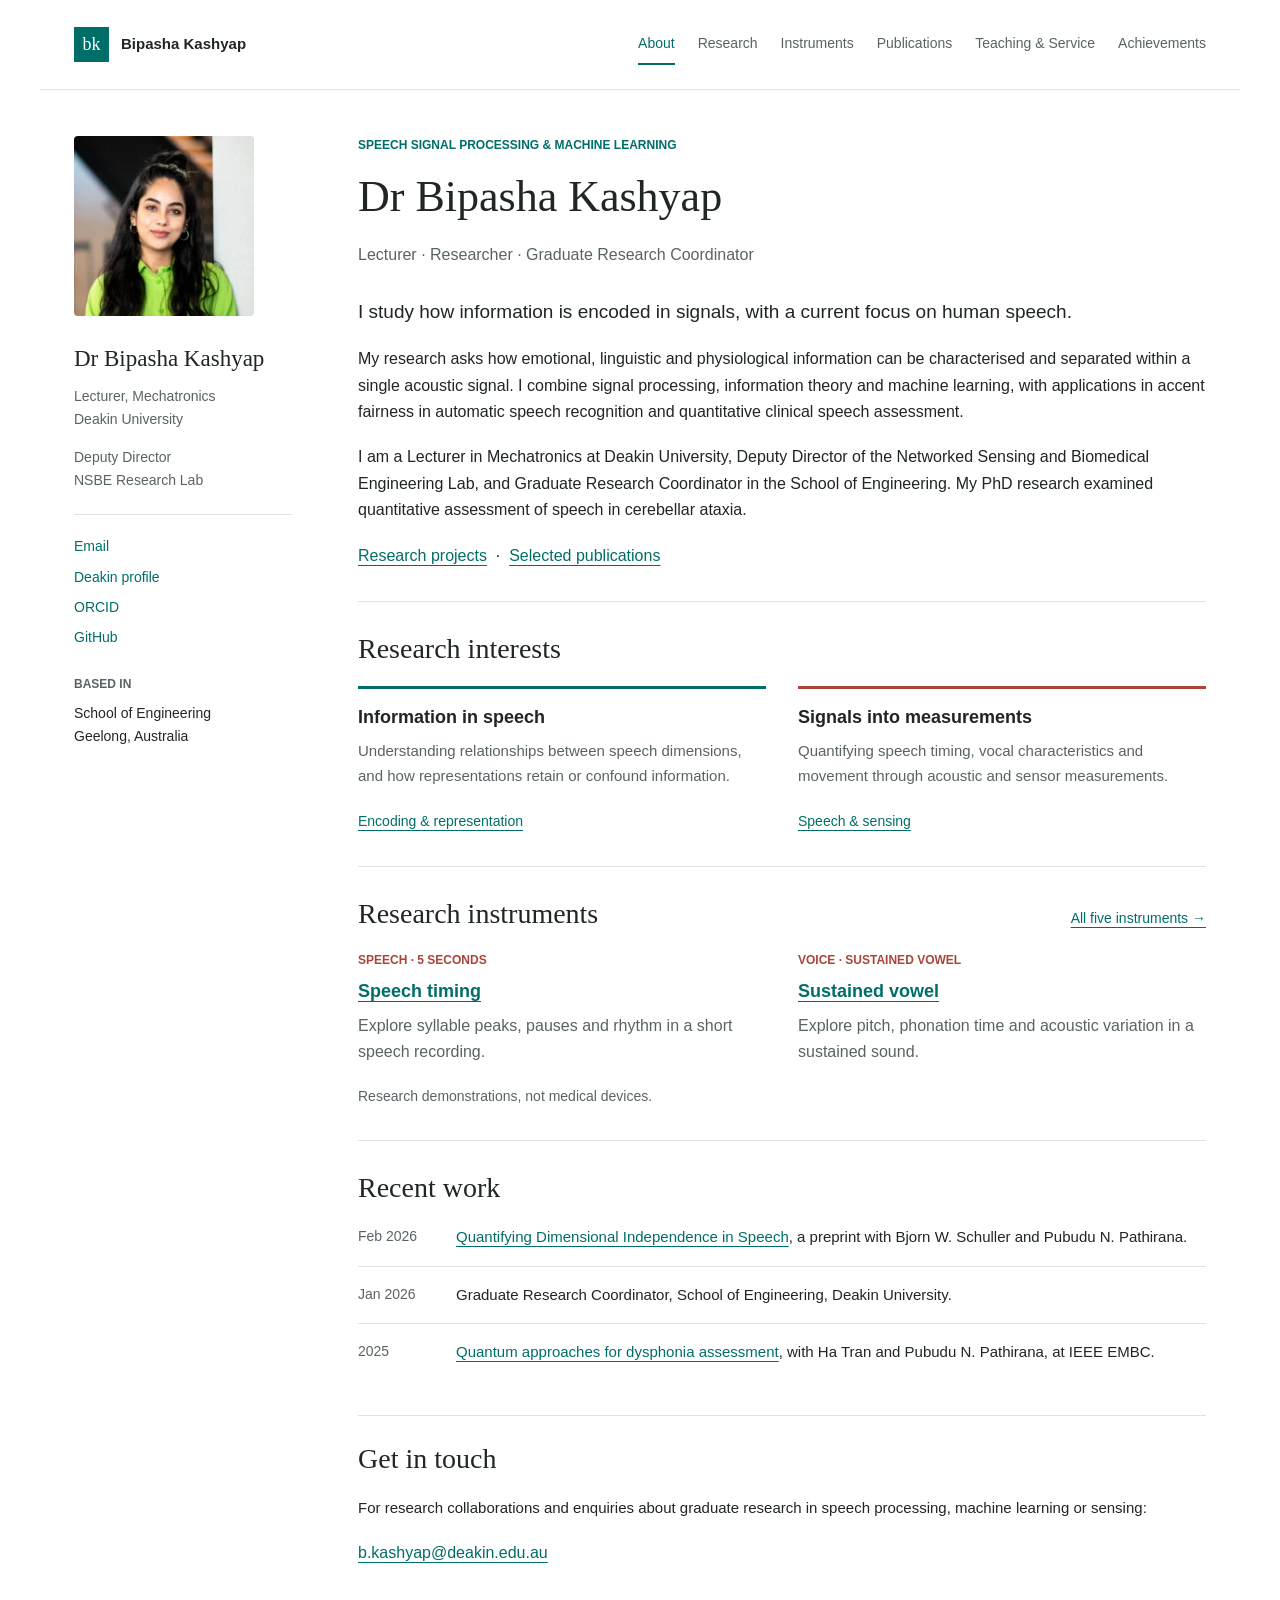
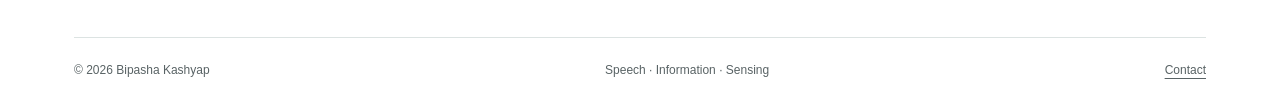
==== index.html @ 45b033c4 "Add academic website and five research instruments Add About, Research, Instruments, Publications, T" ====
<!doctype html>
<html lang="en-AU"><head><meta charset="utf-8"><meta name="viewport" content="width=device-width, initial-scale=1"><title>About | Dr Bipasha Kashyap</title><meta name="description" content="Dr Bipasha Kashyap researches speech signal processing, information theory and machine learning at Deakin University."><meta name="theme-color" content="#006e68"><link rel="icon" href="favicon.svg" type="image/svg+xml"><link rel="stylesheet" href="style.css"></head>
<body><a class="skip" href="#main">Skip to content</a><header class="masthead"><a class="brand" href="index.html"><span class="monogram" aria-hidden="true">bk</span>Bipasha Kashyap</a><nav class="nav" aria-label="Main navigation"><a href="index.html" aria-current="page">About</a><a href="research.html">Research</a><a href="instruments.html">Instruments</a><a href="publications.html">Publications</a><a href="teaching.html">Teaching &amp; Service</a><a href="achievements.html">Achievements</a></nav></header>
<div class="layout"><aside class="profile" aria-label="Researcher profile"><img class="portrait" src="portrait.jpg" alt="Dr Bipasha Kashyap" width="180" height="180"><div class="profile-detail"><div class="profile-name">Dr Bipasha Kashyap</div><p>Lecturer, Mechatronics<br>Deakin University</p><p>Deputy Director<br>NSBE Research Lab</p></div><div class="profile-links"><a href="mailto:b.kashyap@deakin.edu.au">Email</a><a href="https://experts.deakin.edu.au/37446-bipasha-kashyap">Deakin profile</a><a href="https://orcid.org/0000-0002-9469-858X">ORCID</a><a href="https://github.com/BipashaK2020">GitHub</a></div><div class="profile-label">Based in</div><div class="affiliation">School of Engineering<br>Geelong, Australia</div></aside><main id="main">
<p class="kicker">Speech signal processing &amp; machine learning</p><h1>Dr Bipasha Kashyap</h1><p class="role-line">Lecturer &middot; Researcher &middot; Graduate Research Coordinator</p>
<p class="intro">I study how information is encoded in signals, with a current focus on human speech.</p>
<p>My research asks how emotional, linguistic and physiological information can be characterised and separated within a single acoustic signal. I combine signal processing, information theory and machine learning, with applications in accent fairness in automatic speech recognition and quantitative clinical speech assessment.</p>
<p>I am a Lecturer in Mechatronics at Deakin University, Deputy Director of the Networked Sensing and Biomedical Engineering Lab, and Graduate Research Coordinator in the School of Engineering. My PhD research examined quantitative assessment of speech in cerebellar ataxia.</p>
<p><a href="research.html">Research projects</a> &nbsp;&middot;&nbsp; <a href="publications.html">Selected publications</a></p>
<section class="section"><div class="section-head"><h2>Research interests</h2></div><div class="two-col"><div class="topic"><h3>Information in speech</h3><p>Understanding relationships between speech dimensions, and how representations retain or confound information.</p><a href="research.html#encoding">Encoding &amp; representation</a></div><div class="topic"><h3>Signals into measurements</h3><p>Quantifying speech timing, vocal characteristics and movement through acoustic and sensor measurements.</p><a href="research.html#assessment">Speech &amp; sensing</a></div></div></section>
<section class="section"><div class="section-head"><h2>Research instruments</h2><a href="instruments.html">All five instruments &rarr;</a></div><div class="two-col"><div><span class="tag">Speech &middot; 5 seconds</span><h3><a href="prominence.html">Speech timing</a></h3><p class="muted">Explore syllable peaks, pauses and rhythm in a short speech recording.</p></div><div><span class="tag">Voice &middot; sustained vowel</span><h3><a href="phonation.html">Sustained vowel</a></h3><p class="muted">Explore pitch, phonation time and acoustic variation in a sustained sound.</p></div></div><p class="muted" style="font-size:14px">Research demonstrations, not medical devices.</p></section>
<section class="section"><h2>Recent work</h2><ul class="news"><li><time datetime="2026-02">Feb 2026</time><p><a href="https://arxiv.org/abs/2602.20592">Quantifying Dimensional Independence in Speech</a>, a preprint with Bjorn W. Schuller and Pubudu N. Pathirana.</p></li><li><time datetime="2026-01">Jan 2026</time><p>Graduate Research Coordinator, School of Engineering, Deakin University.</p></li><li><time datetime="2025">2025</time><p><a href="https://doi.org/10.1109/EMBC58623.2025.11252849">Quantum approaches for dysphonia assessment</a>, with Ha Tran and Pubudu N. Pathirana, at IEEE EMBC.</p></li></ul></section><section class="contact" id="contact"><h2>Get in touch</h2><p>For research collaborations and enquiries about graduate research in speech processing, machine learning or sensing:</p><a href="mailto:b.kashyap@deakin.edu.au">b.kashyap@deakin.edu.au</a></section></main></div><footer class="footer"><span>&copy; 2026 Bipasha Kashyap</span><span>Speech &middot; Information &middot; Sensing</span><a href="mailto:b.kashyap@deakin.edu.au">Contact</a></footer></body></html>
---- style.css ----
:root{--ink:#202525;--muted:#596365;--teal:#006e68;--line:#dce3e2;--soft:#f3f7f6;--accent:#ab453a;--white:#fff}
*{box-sizing:border-box;letter-spacing:0}html{scroll-behavior:smooth;scroll-padding-top:30px}body{margin:0;color:var(--ink);background:var(--white);font-family:Arial,Helvetica,sans-serif;font-size:16px;line-height:1.65}a{color:var(--teal);text-underline-offset:4px}a:hover{text-decoration-thickness:2px}a:focus-visible,button:focus-visible{outline:3px solid var(--accent);outline-offset:5px}img{max-width:100%;display:block}button,input{font:inherit}h1,h2,h3,p{margin-top:0}h1,h2,h3{line-height:1.22}h1{font-family:Georgia,'Times New Roman',serif;font-size:44px;font-weight:400;margin-bottom:18px}h2{font-family:Georgia,'Times New Roman',serif;font-size:28px;font-weight:400;margin-bottom:20px}h3{font-size:18px;font-weight:600;margin-bottom:10px}p{margin-bottom:19px}.skip{position:absolute;left:16px;top:-80px;background:white;padding:12px;z-index:3}.skip:focus{top:8px}.masthead{max-width:1200px;margin:auto;padding:24px 34px;border-bottom:1px solid var(--line);display:flex;align-items:center;justify-content:space-between;gap:28px}.brand{display:flex;align-items:center;gap:12px;color:var(--ink);text-decoration:none;font-size:15px;font-weight:600}.monogram{display:grid;place-items:center;width:35px;height:35px;background:var(--teal);color:white;font-family:Georgia,serif;font-size:18px;font-weight:400;flex-shrink:0}.nav{display:flex;flex-wrap:wrap;gap:10px 23px}.nav a{color:var(--muted);font-size:14px;text-decoration:none;padding:8px 0;border-bottom:2px solid transparent}.nav a[aria-current=page]{color:var(--teal);border-color:var(--teal)}.nav a:hover{color:var(--teal)}.layout{display:grid;grid-template-columns:218px minmax(0,1fr);gap:66px;max-width:1200px;margin:0 auto;padding:46px 34px 70px}.profile{font-size:14px}.portrait{width:180px;height:180px;object-fit:cover;border-radius:4px;margin-bottom:24px}.profile-name{font-family:Georgia,serif;font-size:23px;margin-bottom:7px}.profile p{margin-bottom:15px;color:var(--muted)}.profile-links{display:grid;gap:7px;border-top:1px solid var(--line);padding-top:20px;margin-top:22px}.profile-links a{width:fit-content;text-decoration:none;overflow-wrap:anywhere}.profile-links a:hover{text-decoration:underline}.profile-label{font-size:12px;text-transform:uppercase;margin-top:26px;margin-bottom:7px;color:var(--muted);font-weight:600}.affiliation{font-size:14px}.kicker{font-size:12px;text-transform:uppercase;color:var(--teal);font-weight:700;margin-bottom:14px}.intro{font-size:19px;line-height:1.65;max-width:730px}.muted{color:var(--muted)}.role-line{font-size:16px;color:var(--muted);margin-bottom:28px}.section{padding-top:30px;margin-top:32px;border-top:1px solid var(--line)}.section-head{display:flex;justify-content:space-between;align-items:baseline;gap:20px;margin-bottom:20px}.section-head h2{margin:0}.section-head a{font-size:14px;white-space:nowrap}.two-col{display:grid;grid-template-columns:1fr 1fr;gap:32px}.topic{border-top:3px solid var(--teal);padding-top:18px}.topic:nth-child(2){border-color:var(--accent)}.topic p{font-size:15px;color:var(--muted)}.topic a{font-size:14px}.tag{font-size:12px;text-transform:uppercase;color:var(--accent);font-weight:700;margin-bottom:10px;display:block}.news{list-style:none;padding:0;margin:0}.news li{display:grid;grid-template-columns:80px 1fr;gap:18px;border-top:1px solid var(--line);padding:16px 0;font-size:15px}.news li:first-child{border-top:0;padding-top:0}.news time{color:var(--muted);font-size:14px}.news p{margin:0}.research-figure{margin:25px 0 30px}.research-figure img{width:100%;height:auto;aspect-ratio:1672/941;object-fit:contain}.research-figure figcaption{font-size:13px;color:var(--muted);margin-top:8px}.project{padding:27px 0;border-top:1px solid var(--line)}.project h2{font-size:25px;margin-bottom:15px}.project p{margin-bottom:14px}.project-meta{font-size:14px;color:var(--muted)}.project-links{display:flex;gap:20px;flex-wrap:wrap;font-size:14px}.instrument-list{display:grid;gap:0}.instrument{padding:25px 0;border-top:1px solid var(--line);display:grid;grid-template-columns:46px 1fr auto;gap:18px;align-items:start}.instrument-number{font-family:Georgia,serif;font-size:25px;color:var(--teal)}.instrument p{margin:0 0 8px}.instrument .requirements{font-size:13px;color:var(--muted);margin-top:10px}.instrument-link{font-size:14px;white-space:nowrap;align-self:center}.measure-list{font-size:14px;color:var(--muted)}.note{background:var(--soft);padding:18px 20px;font-size:14px;border-left:3px solid var(--teal);margin:25px 0}.pub-year{margin-top:32px;color:var(--teal);font-size:23px}.publication{padding:0 0 23px;margin-bottom:23px;border-bottom:1px solid var(--line)}.publication h3{font-size:17px;line-height:1.5;margin-bottom:8px}.publication h3 a{color:var(--ink);text-decoration:none}.publication h3 a:hover{color:var(--teal);text-decoration:underline}.authors,.venue{font-size:14px;color:var(--muted);margin-bottom:5px}.publication-links{display:flex;gap:20px;font-size:14px;margin-top:10px}.table-wrap{overflow-x:auto}table{border-collapse:collapse;width:100%;font-size:15px}th,td{text-align:left;padding:15px 12px 15px 0;border-bottom:1px solid var(--line);vertical-align:top}th{font-size:13px;color:var(--muted);font-weight:600}td:first-child{white-space:nowrap;color:var(--teal);min-width:82px}.plain-list{padding-left:20px}.plain-list li{padding-bottom:9px}.timeline{list-style:none;padding:0}.timeline li{display:grid;grid-template-columns:95px 1fr;gap:20px;padding:20px 0;border-top:1px solid var(--line)}.timeline time{color:var(--teal);font-size:14px}.timeline h3{margin-bottom:7px}.timeline p{font-size:15px;margin:0;color:var(--muted)}.contact{margin-top:34px;padding-top:26px;border-top:1px solid var(--line)}.contact p{font-size:15px}.footer{max-width:1132px;margin:0 auto;padding:23px 0 30px;border-top:1px solid var(--line);display:flex;justify-content:space-between;gap:20px;color:var(--muted);font-size:12px}.footer a{color:var(--muted)}.empty-page{max-width:700px;margin:90px auto;padding:25px}.instrument-page main{max-width:620px;padding-top:28px}.instrument-page .site-back{display:flex;justify-content:space-between;gap:15px;max-width:584px;margin:24px auto 0;padding:0 18px;font-size:14px}.instrument-page .fine{font-size:13px}.instrument-page .card,.instrument-page .reading,.instrument-page .ctrl{border-radius:6px;box-shadow:none;border:1px solid var(--line)}.instrument-page canvas{border-radius:4px}.instrument-page button.go{border-radius:4px;box-shadow:none}.instrument-page .lead{font-size:16px}.instrument-page .topbar{margin-bottom:24px}.instrument-page h1{font-size:34px}.instrument-page .stat b{font-size:28px}.instrument-page .panel{border:0}.instrument-page .lab{font-size:14px}.instrument-page .chip{display:none}.instrument-page .stat{min-height:105px}.instrument-page #pad:focus-visible{outline:3px solid var(--accent);outline-offset:4px}
@media(max-width:1000px){.masthead{align-items:flex-start;flex-direction:column;gap:12px}.layout{gap:36px;grid-template-columns:190px minmax(0,1fr)}.nav{gap:8px 24px}.footer{margin:0 34px}.instrument{grid-template-columns:32px 1fr}.instrument-link{grid-column:2;justify-self:start}.section-head{align-items:flex-start;flex-wrap:wrap}}
@media(max-width:680px){.masthead{padding:18px 22px}.brand{font-size:14px}.nav{gap:3px 20px}.nav a{font-size:14px}.layout{display:flex;flex-direction:column;padding:28px 22px 45px;gap:34px}.profile{display:grid;grid-template-columns:100px minmax(0,1fr);gap:0 20px}.portrait{width:100px;height:100px;margin:0;grid-row:1/3}.profile-name{font-size:22px}.profile p{font-size:13px;margin-bottom:0}.profile-links{grid-column:1/-1;display:flex;flex-wrap:wrap;gap:8px 18px;margin-top:20px;padding-top:16px}.profile-label,.affiliation{display:none}.profile-detail{min-width:0}.profile-detail p+p{margin-top:5px}h1{font-size:34px}h2{font-size:26px}.intro{font-size:18px}.two-col{grid-template-columns:1fr;gap:25px}.section{margin-top:28px;padding-top:25px}.footer{margin:0 22px;flex-direction:column;gap:8px}.news li{grid-template-columns:64px 1fr;gap:12px}.timeline li{grid-template-columns:68px 1fr;gap:12px}.role-line{font-size:15px}.instrument{gap:12px}.instrument-page main{padding-left:18px;padding-right:18px}.instrument-page h1{font-size:30px}.instrument-page .stat{padding:14px}.instrument-page .stat b{font-size:27px}.instrument-page .site-back{flex-wrap:wrap}.table-wrap{max-width:100%}}
@media(prefers-reduced-motion:reduce){html{scroll-behavior:auto}*,*::before,*::after{animation:none!important;transition:none!important}}
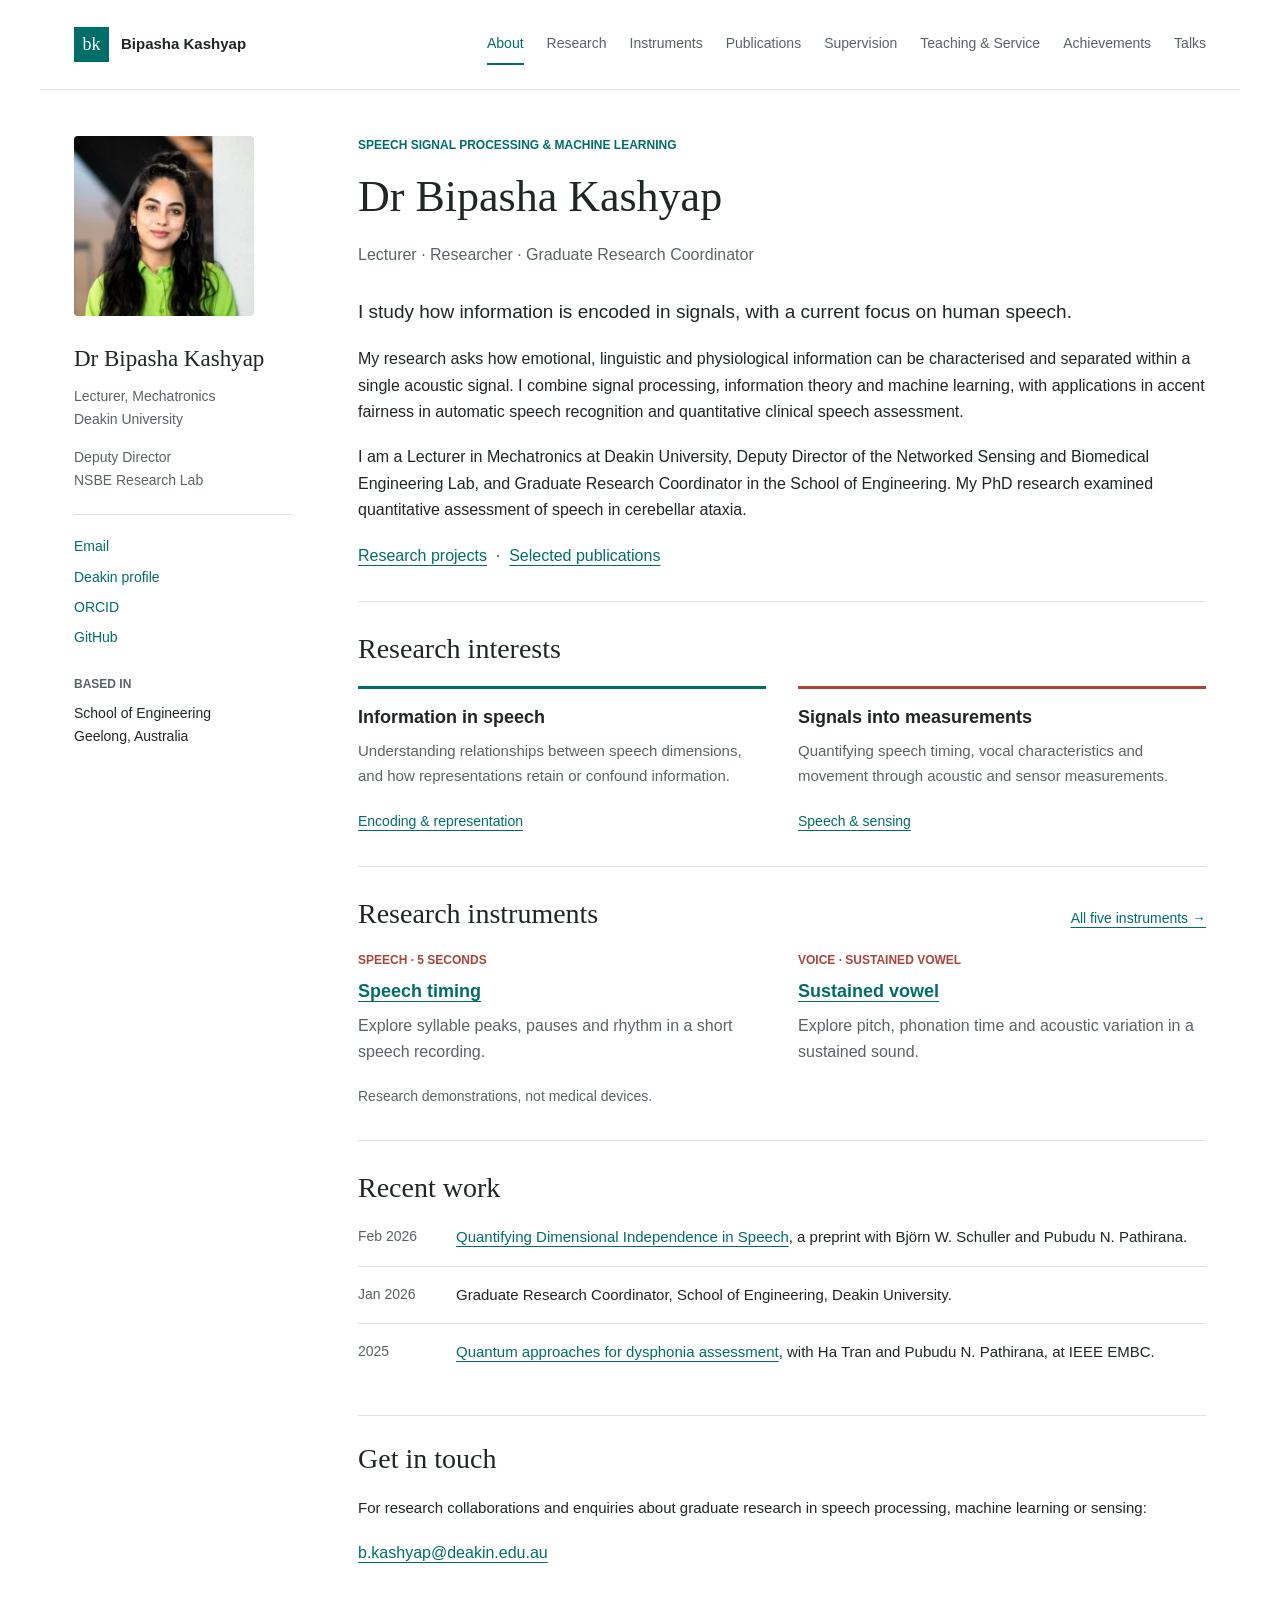
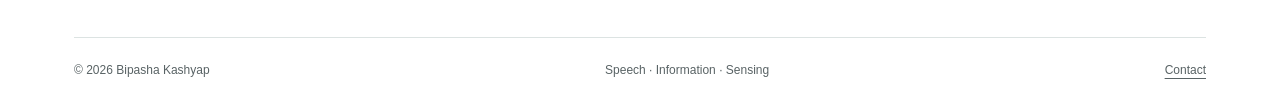
==== commit 9ffea659: "Complete academic pages, bibliography and instrument examples Add supervision and talks, expand veri" ====
--- a/index.html
+++ b/index.html
@@ -1,6 +1,6 @@
 <!doctype html>
 <html lang="en-AU"><head><meta charset="utf-8"><meta name="viewport" content="width=device-width, initial-scale=1"><title>About | Dr Bipasha Kashyap</title><meta name="description" content="Dr Bipasha Kashyap researches speech signal processing, information theory and machine learning at Deakin University."><meta name="theme-color" content="#006e68"><link rel="icon" href="favicon.svg" type="image/svg+xml"><link rel="stylesheet" href="style.css"></head>
-<body><a class="skip" href="#main">Skip to content</a><header class="masthead"><a class="brand" href="index.html"><span class="monogram" aria-hidden="true">bk</span>Bipasha Kashyap</a><nav class="nav" aria-label="Main navigation"><a href="index.html" aria-current="page">About</a><a href="research.html">Research</a><a href="instruments.html">Instruments</a><a href="publications.html">Publications</a><a href="teaching.html">Teaching &amp; Service</a><a href="achievements.html">Achievements</a></nav></header>
+<body><a class="skip" href="#main">Skip to content</a><header class="masthead"><a class="brand" href="index.html"><span class="monogram" aria-hidden="true">bk</span>Bipasha Kashyap</a><nav class="nav" aria-label="Main navigation"><a href="index.html" aria-current="page">About</a><a href="research.html">Research</a><a href="instruments.html">Instruments</a><a href="publications.html">Publications</a><a href="supervision.html">Supervision</a><a href="teaching.html">Teaching &amp; Service</a><a href="achievements.html">Achievements</a><a href="talks.html">Talks</a></nav></header>
 <div class="layout"><aside class="profile" aria-label="Researcher profile"><img class="portrait" src="portrait.jpg" alt="Dr Bipasha Kashyap" width="180" height="180"><div class="profile-detail"><div class="profile-name">Dr Bipasha Kashyap</div><p>Lecturer, Mechatronics<br>Deakin University</p><p>Deputy Director<br>NSBE Research Lab</p></div><div class="profile-links"><a href="mailto:b.kashyap@deakin.edu.au">Email</a><a href="https://experts.deakin.edu.au/37446-bipasha-kashyap">Deakin profile</a><a href="https://orcid.org/0000-0002-9469-858X">ORCID</a><a href="https://github.com/BipashaK2020">GitHub</a></div><div class="profile-label">Based in</div><div class="affiliation">School of Engineering<br>Geelong, Australia</div></aside><main id="main">
 <p class="kicker">Speech signal processing &amp; machine learning</p><h1>Dr Bipasha Kashyap</h1><p class="role-line">Lecturer &middot; Researcher &middot; Graduate Research Coordinator</p>
 <p class="intro">I study how information is encoded in signals, with a current focus on human speech.</p>
@@ -9,4 +9,4 @@
 <p><a href="research.html">Research projects</a> &nbsp;&middot;&nbsp; <a href="publications.html">Selected publications</a></p>
 <section class="section"><div class="section-head"><h2>Research interests</h2></div><div class="two-col"><div class="topic"><h3>Information in speech</h3><p>Understanding relationships between speech dimensions, and how representations retain or confound information.</p><a href="research.html#encoding">Encoding &amp; representation</a></div><div class="topic"><h3>Signals into measurements</h3><p>Quantifying speech timing, vocal characteristics and movement through acoustic and sensor measurements.</p><a href="research.html#assessment">Speech &amp; sensing</a></div></div></section>
 <section class="section"><div class="section-head"><h2>Research instruments</h2><a href="instruments.html">All five instruments &rarr;</a></div><div class="two-col"><div><span class="tag">Speech &middot; 5 seconds</span><h3><a href="prominence.html">Speech timing</a></h3><p class="muted">Explore syllable peaks, pauses and rhythm in a short speech recording.</p></div><div><span class="tag">Voice &middot; sustained vowel</span><h3><a href="phonation.html">Sustained vowel</a></h3><p class="muted">Explore pitch, phonation time and acoustic variation in a sustained sound.</p></div></div><p class="muted" style="font-size:14px">Research demonstrations, not medical devices.</p></section>
-<section class="section"><h2>Recent work</h2><ul class="news"><li><time datetime="2026-02">Feb 2026</time><p><a href="https://arxiv.org/abs/2602.20592">Quantifying Dimensional Independence in Speech</a>, a preprint with Bjorn W. Schuller and Pubudu N. Pathirana.</p></li><li><time datetime="2026-01">Jan 2026</time><p>Graduate Research Coordinator, School of Engineering, Deakin University.</p></li><li><time datetime="2025">2025</time><p><a href="https://doi.org/10.1109/EMBC58623.2025.11252849">Quantum approaches for dysphonia assessment</a>, with Ha Tran and Pubudu N. Pathirana, at IEEE EMBC.</p></li></ul></section><section class="contact" id="contact"><h2>Get in touch</h2><p>For research collaborations and enquiries about graduate research in speech processing, machine learning or sensing:</p><a href="mailto:b.kashyap@deakin.edu.au">b.kashyap@deakin.edu.au</a></section></main></div><footer class="footer"><span>&copy; 2026 Bipasha Kashyap</span><span>Speech &middot; Information &middot; Sensing</span><a href="mailto:b.kashyap@deakin.edu.au">Contact</a></footer></body></html>
+<section class="section"><h2>Recent work</h2><ul class="news"><li><time datetime="2026-02">Feb 2026</time><p><a href="https://arxiv.org/abs/2602.20592">Quantifying Dimensional Independence in Speech</a>, a preprint with Bj&ouml;rn W. Schuller and Pubudu N. Pathirana.</p></li><li><time datetime="2026-01">Jan 2026</time><p>Graduate Research Coordinator, School of Engineering, Deakin University.</p></li><li><time datetime="2025">2025</time><p><a href="https://doi.org/10.1109/EMBC58623.2025.11252849">Quantum approaches for dysphonia assessment</a>, with Ha Tran and Pubudu N. Pathirana, at IEEE EMBC.</p></li></ul></section><section class="contact" id="contact"><h2>Get in touch</h2><p>For research collaborations and enquiries about graduate research in speech processing, machine learning or sensing:</p><a href="mailto:b.kashyap@deakin.edu.au">b.kashyap@deakin.edu.au</a></section></main></div><footer class="footer"><span>&copy; 2026 Bipasha Kashyap</span><span>Speech &middot; Information &middot; Sensing</span><a href="mailto:b.kashyap@deakin.edu.au">Contact</a></footer></body></html>
--- a/style.css
+++ b/style.css
@@ -1,5 +1,6 @@
 :root{--ink:#202525;--muted:#596365;--teal:#006e68;--line:#dce3e2;--soft:#f3f7f6;--accent:#ab453a;--white:#fff}
 *{box-sizing:border-box;letter-spacing:0}html{scroll-behavior:smooth;scroll-padding-top:30px}body{margin:0;color:var(--ink);background:var(--white);font-family:Arial,Helvetica,sans-serif;font-size:16px;line-height:1.65}a{color:var(--teal);text-underline-offset:4px}a:hover{text-decoration-thickness:2px}a:focus-visible,button:focus-visible{outline:3px solid var(--accent);outline-offset:5px}img{max-width:100%;display:block}button,input{font:inherit}h1,h2,h3,p{margin-top:0}h1,h2,h3{line-height:1.22}h1{font-family:Georgia,'Times New Roman',serif;font-size:44px;font-weight:400;margin-bottom:18px}h2{font-family:Georgia,'Times New Roman',serif;font-size:28px;font-weight:400;margin-bottom:20px}h3{font-size:18px;font-weight:600;margin-bottom:10px}p{margin-bottom:19px}.skip{position:absolute;left:16px;top:-80px;background:white;padding:12px;z-index:3}.skip:focus{top:8px}.masthead{max-width:1200px;margin:auto;padding:24px 34px;border-bottom:1px solid var(--line);display:flex;align-items:center;justify-content:space-between;gap:28px}.brand{display:flex;align-items:center;gap:12px;color:var(--ink);text-decoration:none;font-size:15px;font-weight:600}.monogram{display:grid;place-items:center;width:35px;height:35px;background:var(--teal);color:white;font-family:Georgia,serif;font-size:18px;font-weight:400;flex-shrink:0}.nav{display:flex;flex-wrap:wrap;gap:10px 23px}.nav a{color:var(--muted);font-size:14px;text-decoration:none;padding:8px 0;border-bottom:2px solid transparent}.nav a[aria-current=page]{color:var(--teal);border-color:var(--teal)}.nav a:hover{color:var(--teal)}.layout{display:grid;grid-template-columns:218px minmax(0,1fr);gap:66px;max-width:1200px;margin:0 auto;padding:46px 34px 70px}.profile{font-size:14px}.portrait{width:180px;height:180px;object-fit:cover;border-radius:4px;margin-bottom:24px}.profile-name{font-family:Georgia,serif;font-size:23px;margin-bottom:7px}.profile p{margin-bottom:15px;color:var(--muted)}.profile-links{display:grid;gap:7px;border-top:1px solid var(--line);padding-top:20px;margin-top:22px}.profile-links a{width:fit-content;text-decoration:none;overflow-wrap:anywhere}.profile-links a:hover{text-decoration:underline}.profile-label{font-size:12px;text-transform:uppercase;margin-top:26px;margin-bottom:7px;color:var(--muted);font-weight:600}.affiliation{font-size:14px}.kicker{font-size:12px;text-transform:uppercase;color:var(--teal);font-weight:700;margin-bottom:14px}.intro{font-size:19px;line-height:1.65;max-width:730px}.muted{color:var(--muted)}.role-line{font-size:16px;color:var(--muted);margin-bottom:28px}.section{padding-top:30px;margin-top:32px;border-top:1px solid var(--line)}.section-head{display:flex;justify-content:space-between;align-items:baseline;gap:20px;margin-bottom:20px}.section-head h2{margin:0}.section-head a{font-size:14px;white-space:nowrap}.two-col{display:grid;grid-template-columns:1fr 1fr;gap:32px}.topic{border-top:3px solid var(--teal);padding-top:18px}.topic:nth-child(2){border-color:var(--accent)}.topic p{font-size:15px;color:var(--muted)}.topic a{font-size:14px}.tag{font-size:12px;text-transform:uppercase;color:var(--accent);font-weight:700;margin-bottom:10px;display:block}.news{list-style:none;padding:0;margin:0}.news li{display:grid;grid-template-columns:80px 1fr;gap:18px;border-top:1px solid var(--line);padding:16px 0;font-size:15px}.news li:first-child{border-top:0;padding-top:0}.news time{color:var(--muted);font-size:14px}.news p{margin:0}.research-figure{margin:25px 0 30px}.research-figure img{width:100%;height:auto;aspect-ratio:1672/941;object-fit:contain}.research-figure figcaption{font-size:13px;color:var(--muted);margin-top:8px}.project{padding:27px 0;border-top:1px solid var(--line)}.project h2{font-size:25px;margin-bottom:15px}.project p{margin-bottom:14px}.project-meta{font-size:14px;color:var(--muted)}.project-links{display:flex;gap:20px;flex-wrap:wrap;font-size:14px}.instrument-list{display:grid;gap:0}.instrument{padding:25px 0;border-top:1px solid var(--line);display:grid;grid-template-columns:46px 1fr auto;gap:18px;align-items:start}.instrument-number{font-family:Georgia,serif;font-size:25px;color:var(--teal)}.instrument p{margin:0 0 8px}.instrument .requirements{font-size:13px;color:var(--muted);margin-top:10px}.instrument-link{font-size:14px;white-space:nowrap;align-self:center}.measure-list{font-size:14px;color:var(--muted)}.note{background:var(--soft);padding:18px 20px;font-size:14px;border-left:3px solid var(--teal);margin:25px 0}.pub-year{margin-top:32px;color:var(--teal);font-size:23px}.publication{padding:0 0 23px;margin-bottom:23px;border-bottom:1px solid var(--line)}.publication h3{font-size:17px;line-height:1.5;margin-bottom:8px}.publication h3 a{color:var(--ink);text-decoration:none}.publication h3 a:hover{color:var(--teal);text-decoration:underline}.authors,.venue{font-size:14px;color:var(--muted);margin-bottom:5px}.publication-links{display:flex;gap:20px;font-size:14px;margin-top:10px}.table-wrap{overflow-x:auto}table{border-collapse:collapse;width:100%;font-size:15px}th,td{text-align:left;padding:15px 12px 15px 0;border-bottom:1px solid var(--line);vertical-align:top}th{font-size:13px;color:var(--muted);font-weight:600}td:first-child{white-space:nowrap;color:var(--teal);min-width:82px}.plain-list{padding-left:20px}.plain-list li{padding-bottom:9px}.timeline{list-style:none;padding:0}.timeline li{display:grid;grid-template-columns:95px 1fr;gap:20px;padding:20px 0;border-top:1px solid var(--line)}.timeline time{color:var(--teal);font-size:14px}.timeline h3{margin-bottom:7px}.timeline p{font-size:15px;margin:0;color:var(--muted)}.contact{margin-top:34px;padding-top:26px;border-top:1px solid var(--line)}.contact p{font-size:15px}.footer{max-width:1132px;margin:0 auto;padding:23px 0 30px;border-top:1px solid var(--line);display:flex;justify-content:space-between;gap:20px;color:var(--muted);font-size:12px}.footer a{color:var(--muted)}.empty-page{max-width:700px;margin:90px auto;padding:25px}.instrument-page main{max-width:620px;padding-top:28px}.instrument-page .site-back{display:flex;justify-content:space-between;gap:15px;max-width:584px;margin:24px auto 0;padding:0 18px;font-size:14px}.instrument-page .fine{font-size:13px}.instrument-page .card,.instrument-page .reading,.instrument-page .ctrl{border-radius:6px;box-shadow:none;border:1px solid var(--line)}.instrument-page canvas{border-radius:4px}.instrument-page button.go{border-radius:4px;box-shadow:none}.instrument-page .lead{font-size:16px}.instrument-page .topbar{margin-bottom:24px}.instrument-page h1{font-size:34px}.instrument-page .stat b{font-size:28px}.instrument-page .panel{border:0}.instrument-page .lab{font-size:14px}.instrument-page .chip{display:none}.instrument-page .stat{min-height:105px}.instrument-page #pad:focus-visible{outline:3px solid var(--accent);outline-offset:4px}
-@media(max-width:1000px){.masthead{align-items:flex-start;flex-direction:column;gap:12px}.layout{gap:36px;grid-template-columns:190px minmax(0,1fr)}.nav{gap:8px 24px}.footer{margin:0 34px}.instrument{grid-template-columns:32px 1fr}.instrument-link{grid-column:2;justify-self:start}.section-head{align-items:flex-start;flex-wrap:wrap}}
+.example-controls{display:flex;flex-wrap:wrap;gap:12px;margin:12px 0 20px}.example-controls button{background:white;border:1px solid #006e68;color:#006e68;padding:10px 16px;border-radius:4px;cursor:pointer}.example-controls button:disabled{opacity:.5;cursor:default}.example-controls [hidden]{display:none}.brand{white-space:nowrap}.nav{justify-content:flex-end}.instrument-page .readouts{min-height:140px}
+@media(max-width:1100px){.masthead{align-items:flex-start;flex-direction:column;gap:12px}.layout{gap:36px;grid-template-columns:190px minmax(0,1fr)}.nav{gap:8px 24px;justify-content:flex-start}.footer{margin:0 34px}.instrument{grid-template-columns:32px 1fr}.instrument-link{grid-column:2;justify-self:start}.section-head{align-items:flex-start;flex-wrap:wrap}}
 @media(max-width:680px){.masthead{padding:18px 22px}.brand{font-size:14px}.nav{gap:3px 20px}.nav a{font-size:14px}.layout{display:flex;flex-direction:column;padding:28px 22px 45px;gap:34px}.profile{display:grid;grid-template-columns:100px minmax(0,1fr);gap:0 20px}.portrait{width:100px;height:100px;margin:0;grid-row:1/3}.profile-name{font-size:22px}.profile p{font-size:13px;margin-bottom:0}.profile-links{grid-column:1/-1;display:flex;flex-wrap:wrap;gap:8px 18px;margin-top:20px;padding-top:16px}.profile-label,.affiliation{display:none}.profile-detail{min-width:0}.profile-detail p+p{margin-top:5px}h1{font-size:34px}h2{font-size:26px}.intro{font-size:18px}.two-col{grid-template-columns:1fr;gap:25px}.section{margin-top:28px;padding-top:25px}.footer{margin:0 22px;flex-direction:column;gap:8px}.news li{grid-template-columns:64px 1fr;gap:12px}.timeline li{grid-template-columns:68px 1fr;gap:12px}.role-line{font-size:15px}.instrument{gap:12px}.instrument-page main{padding-left:18px;padding-right:18px}.instrument-page h1{font-size:30px}.instrument-page .stat{padding:14px}.instrument-page .stat b{font-size:27px}.instrument-page .site-back{flex-wrap:wrap}.table-wrap{max-width:100%}}
 @media(prefers-reduced-motion:reduce){html{scroll-behavior:auto}*,*::before,*::after{animation:none!important;transition:none!important}}
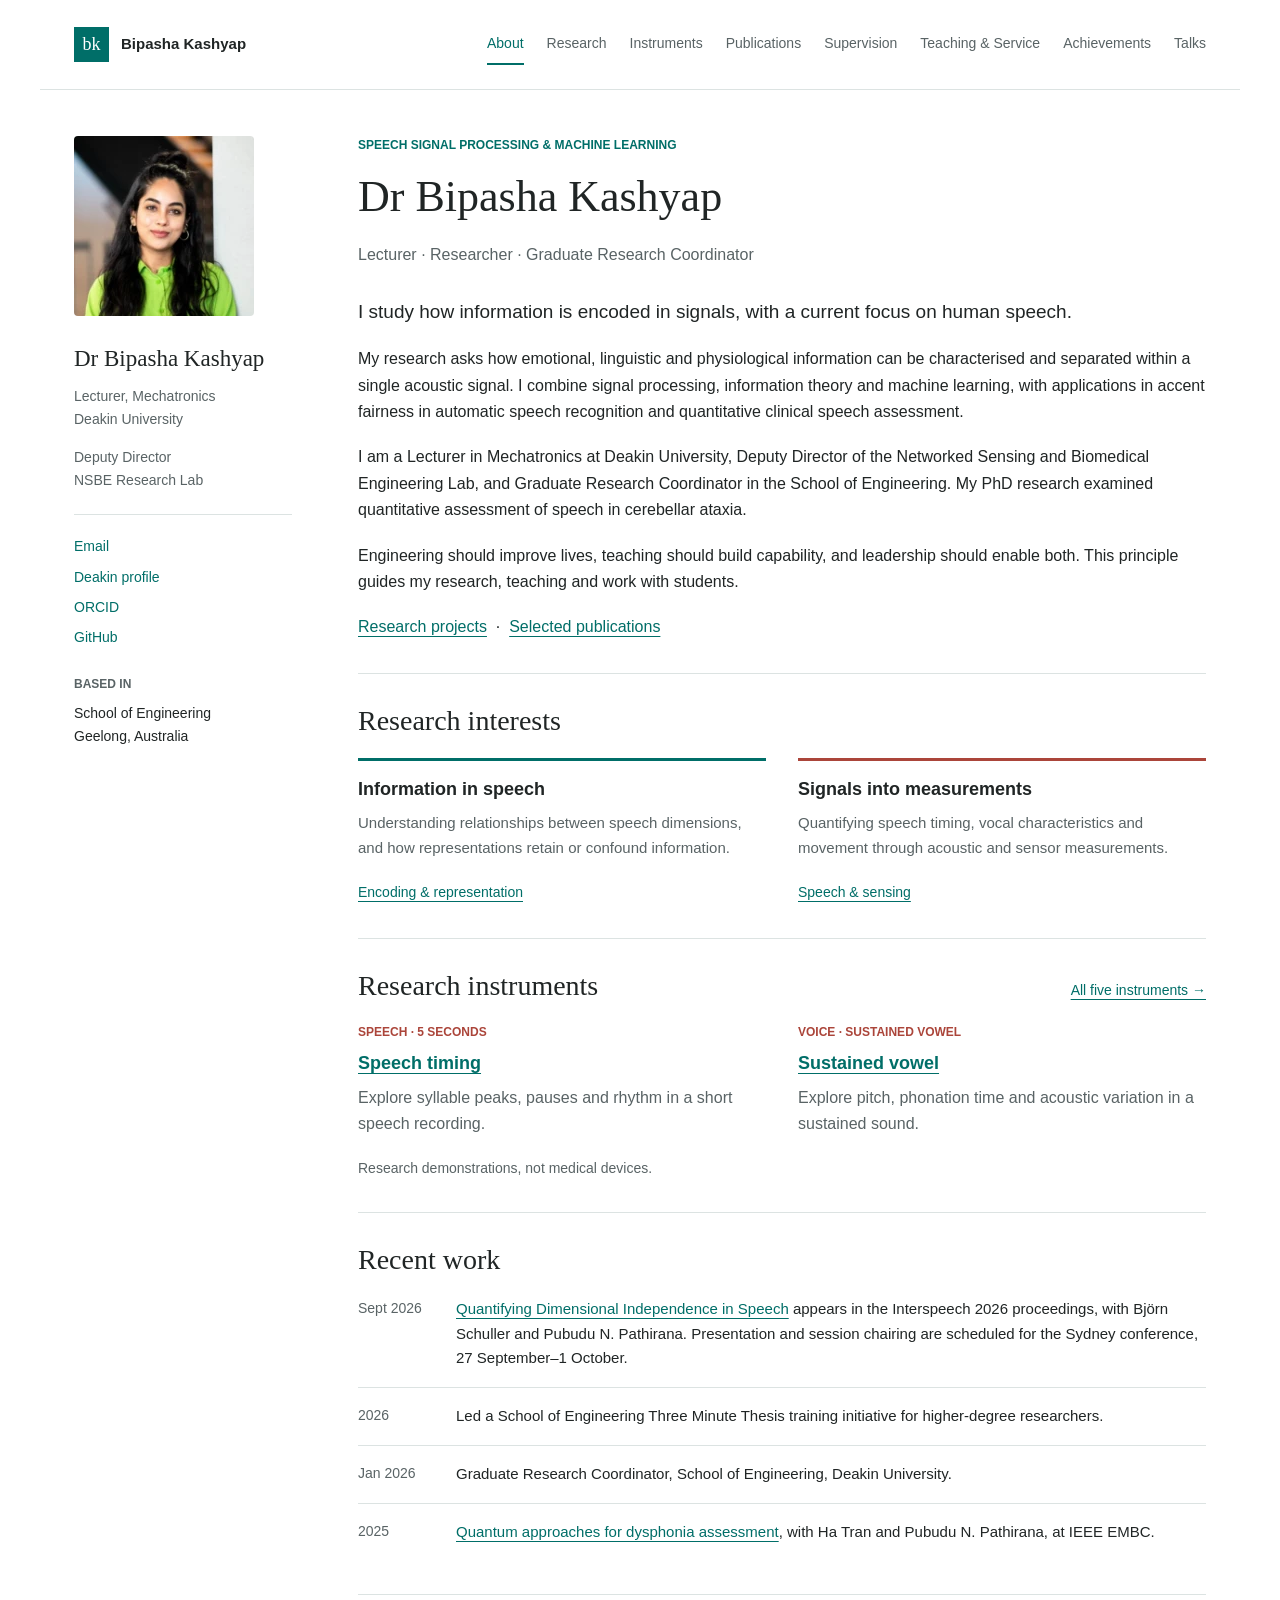
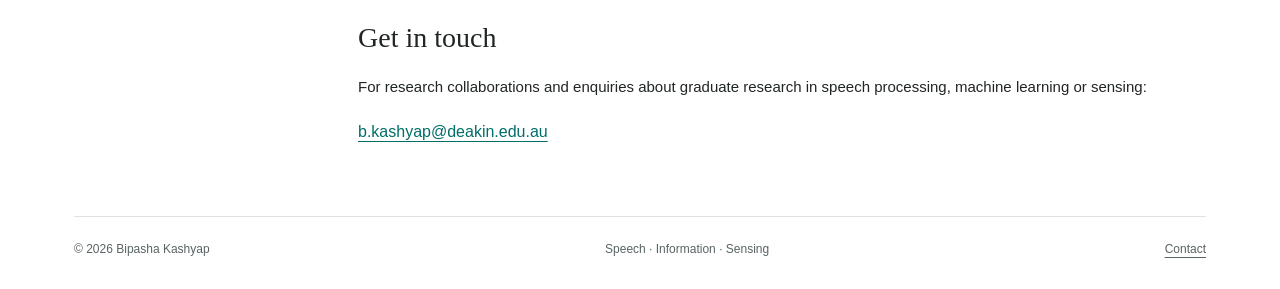
==== commit 89f13fa7: "Update website from revised academic biography Expand five research projects, teaching practice, men" ====
--- a/index.html
+++ b/index.html
@@ -6,7 +6,8 @@
 <p class="intro">I study how information is encoded in signals, with a current focus on human speech.</p>
 <p>My research asks how emotional, linguistic and physiological information can be characterised and separated within a single acoustic signal. I combine signal processing, information theory and machine learning, with applications in accent fairness in automatic speech recognition and quantitative clinical speech assessment.</p>
 <p>I am a Lecturer in Mechatronics at Deakin University, Deputy Director of the Networked Sensing and Biomedical Engineering Lab, and Graduate Research Coordinator in the School of Engineering. My PhD research examined quantitative assessment of speech in cerebellar ataxia.</p>
+<p>Engineering should improve lives, teaching should build capability, and leadership should enable both. This principle guides my research, teaching and work with students.</p>
 <p><a href="research.html">Research projects</a> &nbsp;&middot;&nbsp; <a href="publications.html">Selected publications</a></p>
 <section class="section"><div class="section-head"><h2>Research interests</h2></div><div class="two-col"><div class="topic"><h3>Information in speech</h3><p>Understanding relationships between speech dimensions, and how representations retain or confound information.</p><a href="research.html#encoding">Encoding &amp; representation</a></div><div class="topic"><h3>Signals into measurements</h3><p>Quantifying speech timing, vocal characteristics and movement through acoustic and sensor measurements.</p><a href="research.html#assessment">Speech &amp; sensing</a></div></div></section>
 <section class="section"><div class="section-head"><h2>Research instruments</h2><a href="instruments.html">All five instruments &rarr;</a></div><div class="two-col"><div><span class="tag">Speech &middot; 5 seconds</span><h3><a href="prominence.html">Speech timing</a></h3><p class="muted">Explore syllable peaks, pauses and rhythm in a short speech recording.</p></div><div><span class="tag">Voice &middot; sustained vowel</span><h3><a href="phonation.html">Sustained vowel</a></h3><p class="muted">Explore pitch, phonation time and acoustic variation in a sustained sound.</p></div></div><p class="muted" style="font-size:14px">Research demonstrations, not medical devices.</p></section>
-<section class="section"><h2>Recent work</h2><ul class="news"><li><time datetime="2026-02">Feb 2026</time><p><a href="https://arxiv.org/abs/2602.20592">Quantifying Dimensional Independence in Speech</a>, a preprint with Bj&ouml;rn W. Schuller and Pubudu N. Pathirana.</p></li><li><time datetime="2026-01">Jan 2026</time><p>Graduate Research Coordinator, School of Engineering, Deakin University.</p></li><li><time datetime="2025">2025</time><p><a href="https://doi.org/10.1109/EMBC58623.2025.11252849">Quantum approaches for dysphonia assessment</a>, with Ha Tran and Pubudu N. Pathirana, at IEEE EMBC.</p></li></ul></section><section class="contact" id="contact"><h2>Get in touch</h2><p>For research collaborations and enquiries about graduate research in speech processing, machine learning or sensing:</p><a href="mailto:b.kashyap@deakin.edu.au">b.kashyap@deakin.edu.au</a></section></main></div><footer class="footer"><span>&copy; 2026 Bipasha Kashyap</span><span>Speech &middot; Information &middot; Sensing</span><a href="mailto:b.kashyap@deakin.edu.au">Contact</a></footer></body></html>
+<section class="section"><h2>Recent work</h2><ul class="news"><li><time datetime="2026-09">Sept 2026</time><p><a href="https://www.isca-archive.org/interspeech_2026/kashyap26_interspeech.html">Quantifying Dimensional Independence in Speech</a> appears in the Interspeech 2026 proceedings, with Bj&ouml;rn Schuller and Pubudu N. Pathirana. Presentation and session chairing are scheduled for the Sydney conference, 27 September&ndash;1 October.</p></li><li><time datetime="2026">2026</time><p>Led a School of Engineering Three Minute Thesis training initiative for higher-degree researchers.</p></li><li><time datetime="2026-01">Jan 2026</time><p>Graduate Research Coordinator, School of Engineering, Deakin University.</p></li><li><time datetime="2025">2025</time><p><a href="https://doi.org/10.1109/EMBC58623.2025.11252849">Quantum approaches for dysphonia assessment</a>, with Ha Tran and Pubudu N. Pathirana, at IEEE EMBC.</p></li></ul></section><section class="contact" id="contact"><h2>Get in touch</h2><p>For research collaborations and enquiries about graduate research in speech processing, machine learning or sensing:</p><a href="mailto:b.kashyap@deakin.edu.au">b.kashyap@deakin.edu.au</a></section></main></div><footer class="footer"><span>&copy; 2026 Bipasha Kashyap</span><span>Speech &middot; Information &middot; Sensing</span><a href="mailto:b.kashyap@deakin.edu.au">Contact</a></footer></body></html>
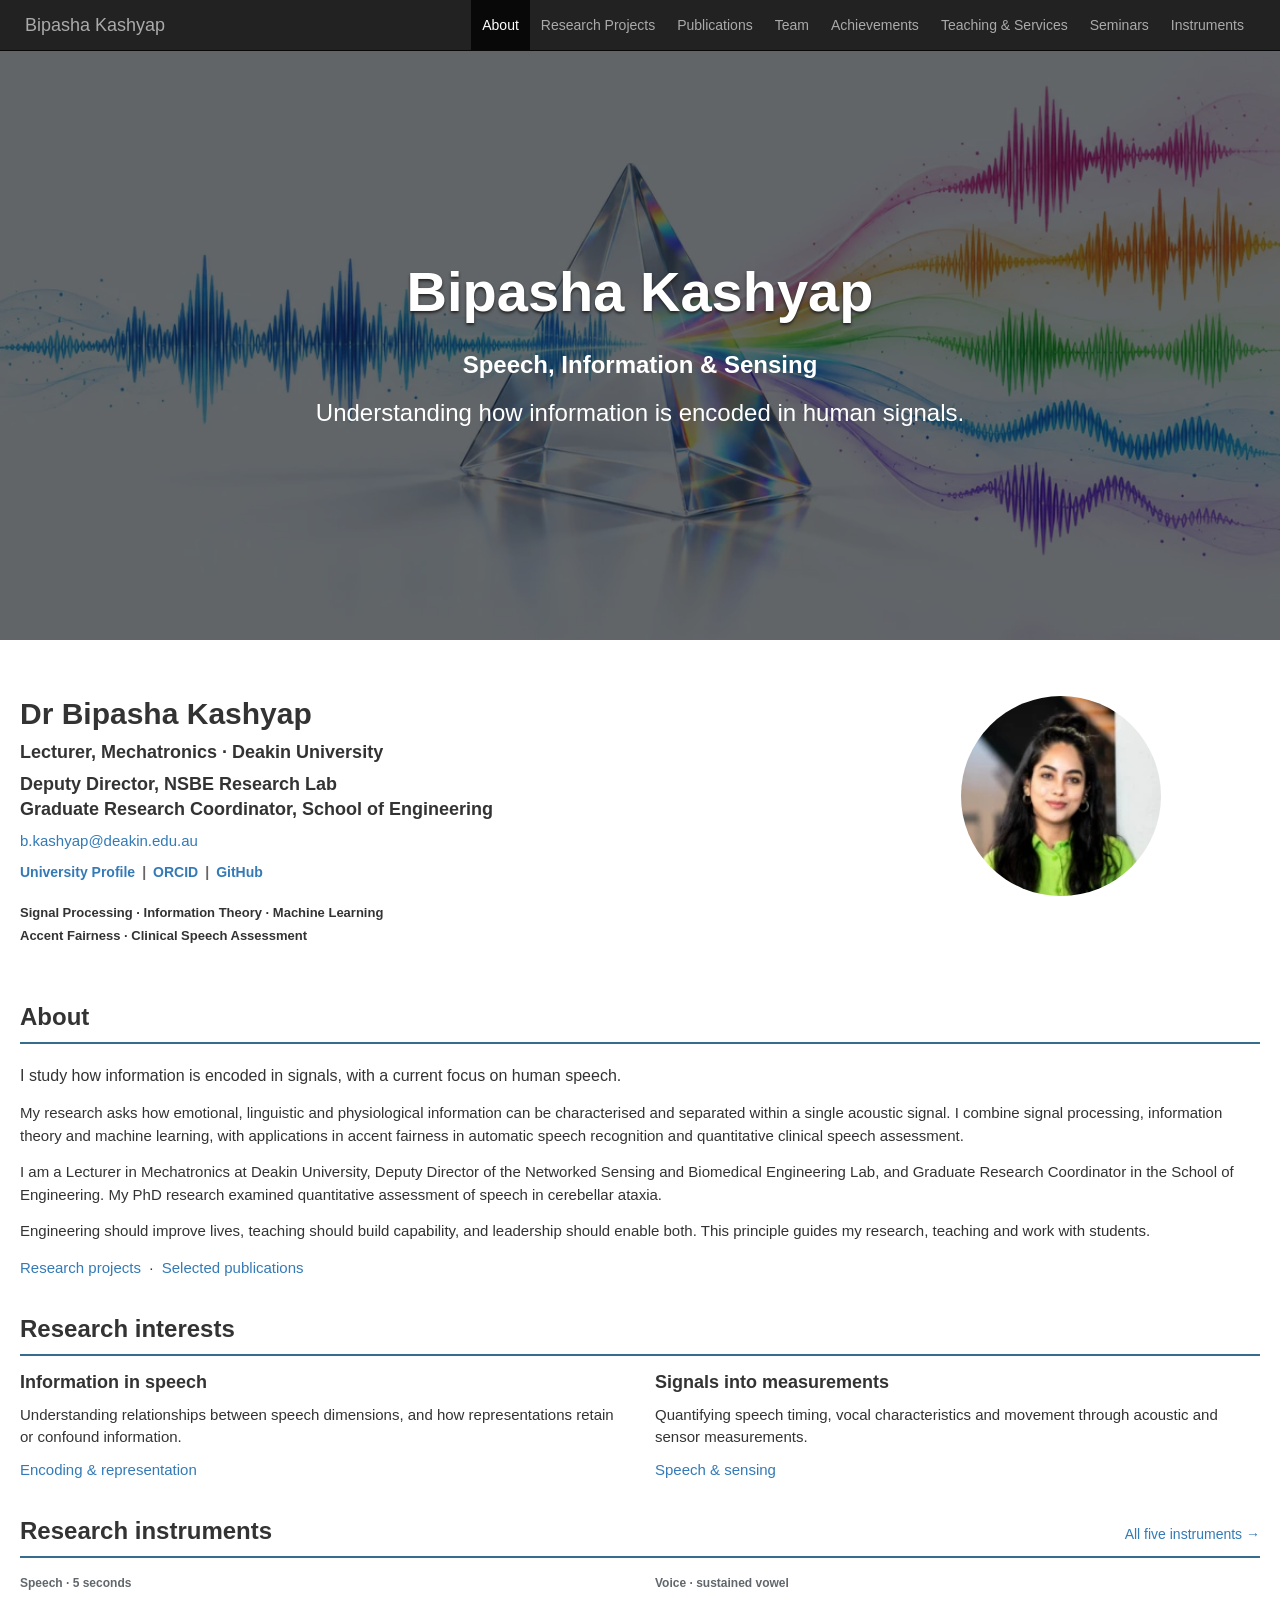
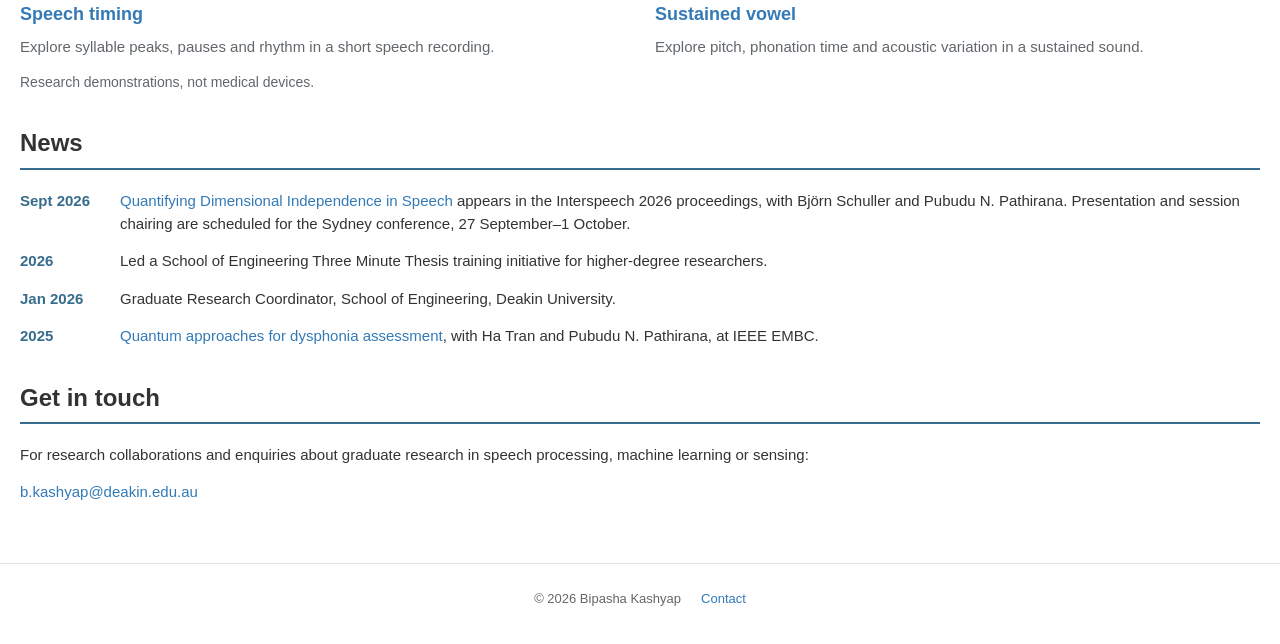
==== commit 9d3d9e35: "Restyle academic website to follow Ting Dang reference Add charcoal navigation, full-width research " ====
--- a/index.html
+++ b/index.html
@@ -1,8 +1,8 @@
 <!doctype html>
-<html lang="en-AU"><head><meta charset="utf-8"><meta name="viewport" content="width=device-width, initial-scale=1"><title>About | Dr Bipasha Kashyap</title><meta name="description" content="Dr Bipasha Kashyap researches speech signal processing, information theory and machine learning at Deakin University."><meta name="theme-color" content="#006e68"><link rel="icon" href="favicon.svg" type="image/svg+xml"><link rel="stylesheet" href="style.css"></head>
-<body><a class="skip" href="#main">Skip to content</a><header class="masthead"><a class="brand" href="index.html"><span class="monogram" aria-hidden="true">bk</span>Bipasha Kashyap</a><nav class="nav" aria-label="Main navigation"><a href="index.html" aria-current="page">About</a><a href="research.html">Research</a><a href="instruments.html">Instruments</a><a href="publications.html">Publications</a><a href="supervision.html">Supervision</a><a href="teaching.html">Teaching &amp; Service</a><a href="achievements.html">Achievements</a><a href="talks.html">Talks</a></nav></header>
-<div class="layout"><aside class="profile" aria-label="Researcher profile"><img class="portrait" src="portrait.jpg" alt="Dr Bipasha Kashyap" width="180" height="180"><div class="profile-detail"><div class="profile-name">Dr Bipasha Kashyap</div><p>Lecturer, Mechatronics<br>Deakin University</p><p>Deputy Director<br>NSBE Research Lab</p></div><div class="profile-links"><a href="mailto:b.kashyap@deakin.edu.au">Email</a><a href="https://experts.deakin.edu.au/37446-bipasha-kashyap">Deakin profile</a><a href="https://orcid.org/0000-0002-9469-858X">ORCID</a><a href="https://github.com/BipashaK2020">GitHub</a></div><div class="profile-label">Based in</div><div class="affiliation">School of Engineering<br>Geelong, Australia</div></aside><main id="main">
-<p class="kicker">Speech signal processing &amp; machine learning</p><h1>Dr Bipasha Kashyap</h1><p class="role-line">Lecturer &middot; Researcher &middot; Graduate Research Coordinator</p>
+<html lang="en-AU"><head><meta charset="utf-8"><meta name="viewport" content="width=device-width, initial-scale=1"><title>About | Dr Bipasha Kashyap</title><meta name="description" content="Dr Bipasha Kashyap researches speech signal processing, information theory and machine learning at Deakin University."><meta name="theme-color" content="#222222"><link rel="icon" href="favicon.svg" type="image/svg+xml"><link rel="stylesheet" href="style.css"><script src="site.js" defer></script></head>
+<body class="academic-page home-page"><a class="skip" href="#main">Skip to content</a><header class="masthead"><div class="nav-inner"><a class="brand" href="index.html">Bipasha Kashyap</a><button class="menu-toggle" type="button" aria-label="Toggle navigation" aria-expanded="false" aria-controls="main-nav" title="Toggle navigation"><img src="menu.svg" alt="" width="24" height="24"></button><nav class="nav" id="main-nav" aria-label="Main navigation"><a href="index.html" aria-current="page">About</a><a href="research.html">Research Projects</a><a href="publications.html">Publications</a><a href="supervision.html">Team</a><a href="achievements.html">Achievements</a><a href="teaching.html">Teaching &amp; Services</a><a href="talks.html">Seminars</a><a href="instruments.html">Instruments</a></nav></div></header>
+<section class="hero" aria-labelledby="hero-title"><img src="speech-research.webp" alt="A speech waveform separating into information streams through a prism" width="1200" height="675" fetchpriority="high"><div class="hero-copy"><h1 id="hero-title">Bipasha Kashyap</h1><h2>Speech, Information &amp; Sensing</h2><p>Understanding how information is encoded in human signals.</p></div></section><main class="layout" id="main"><section class="profile-intro" aria-label="Researcher profile"><div><h2>Dr Bipasha Kashyap</h2><p class="profile-role">Lecturer, Mechatronics &middot; Deakin University</p><p class="profile-role">Deputy Director, NSBE Research Lab<br>Graduate Research Coordinator, School of Engineering</p><p><a href="mailto:b.kashyap@deakin.edu.au">b.kashyap@deakin.edu.au</a></p><div class="profile-links"><a href="https://experts.deakin.edu.au/37446-bipasha-kashyap">University Profile</a><a href="https://orcid.org/0000-0002-9469-858X">ORCID</a><a href="https://github.com/BipashaK2020">GitHub</a></div><p class="research-keywords">Signal Processing &middot; Information Theory &middot; Machine Learning<br>Accent Fairness &middot; Clinical Speech Assessment</p></div><img class="portrait" src="portrait.jpg" alt="Dr Bipasha Kashyap" width="180" height="180"></section>
+<h2 class="section-title">About</h2>
 <p class="intro">I study how information is encoded in signals, with a current focus on human speech.</p>
 <p>My research asks how emotional, linguistic and physiological information can be characterised and separated within a single acoustic signal. I combine signal processing, information theory and machine learning, with applications in accent fairness in automatic speech recognition and quantitative clinical speech assessment.</p>
 <p>I am a Lecturer in Mechatronics at Deakin University, Deputy Director of the Networked Sensing and Biomedical Engineering Lab, and Graduate Research Coordinator in the School of Engineering. My PhD research examined quantitative assessment of speech in cerebellar ataxia.</p>
@@ -10,4 +10,4 @@
 <p><a href="research.html">Research projects</a> &nbsp;&middot;&nbsp; <a href="publications.html">Selected publications</a></p>
 <section class="section"><div class="section-head"><h2>Research interests</h2></div><div class="two-col"><div class="topic"><h3>Information in speech</h3><p>Understanding relationships between speech dimensions, and how representations retain or confound information.</p><a href="research.html#encoding">Encoding &amp; representation</a></div><div class="topic"><h3>Signals into measurements</h3><p>Quantifying speech timing, vocal characteristics and movement through acoustic and sensor measurements.</p><a href="research.html#assessment">Speech &amp; sensing</a></div></div></section>
 <section class="section"><div class="section-head"><h2>Research instruments</h2><a href="instruments.html">All five instruments &rarr;</a></div><div class="two-col"><div><span class="tag">Speech &middot; 5 seconds</span><h3><a href="prominence.html">Speech timing</a></h3><p class="muted">Explore syllable peaks, pauses and rhythm in a short speech recording.</p></div><div><span class="tag">Voice &middot; sustained vowel</span><h3><a href="phonation.html">Sustained vowel</a></h3><p class="muted">Explore pitch, phonation time and acoustic variation in a sustained sound.</p></div></div><p class="muted" style="font-size:14px">Research demonstrations, not medical devices.</p></section>
-<section class="section"><h2>Recent work</h2><ul class="news"><li><time datetime="2026-09">Sept 2026</time><p><a href="https://www.isca-archive.org/interspeech_2026/kashyap26_interspeech.html">Quantifying Dimensional Independence in Speech</a> appears in the Interspeech 2026 proceedings, with Bj&ouml;rn Schuller and Pubudu N. Pathirana. Presentation and session chairing are scheduled for the Sydney conference, 27 September&ndash;1 October.</p></li><li><time datetime="2026">2026</time><p>Led a School of Engineering Three Minute Thesis training initiative for higher-degree researchers.</p></li><li><time datetime="2026-01">Jan 2026</time><p>Graduate Research Coordinator, School of Engineering, Deakin University.</p></li><li><time datetime="2025">2025</time><p><a href="https://doi.org/10.1109/EMBC58623.2025.11252849">Quantum approaches for dysphonia assessment</a>, with Ha Tran and Pubudu N. Pathirana, at IEEE EMBC.</p></li></ul></section><section class="contact" id="contact"><h2>Get in touch</h2><p>For research collaborations and enquiries about graduate research in speech processing, machine learning or sensing:</p><a href="mailto:b.kashyap@deakin.edu.au">b.kashyap@deakin.edu.au</a></section></main></div><footer class="footer"><span>&copy; 2026 Bipasha Kashyap</span><span>Speech &middot; Information &middot; Sensing</span><a href="mailto:b.kashyap@deakin.edu.au">Contact</a></footer></body></html>
+<section class="section"><h2>News</h2><ul class="news"><li><time datetime="2026-09">Sept 2026</time><p><a href="https://www.isca-archive.org/interspeech_2026/kashyap26_interspeech.html">Quantifying Dimensional Independence in Speech</a> appears in the Interspeech 2026 proceedings, with Bj&ouml;rn Schuller and Pubudu N. Pathirana. Presentation and session chairing are scheduled for the Sydney conference, 27 September&ndash;1 October.</p></li><li><time datetime="2026">2026</time><p>Led a School of Engineering Three Minute Thesis training initiative for higher-degree researchers.</p></li><li><time datetime="2026-01">Jan 2026</time><p>Graduate Research Coordinator, School of Engineering, Deakin University.</p></li><li><time datetime="2025">2025</time><p><a href="https://doi.org/10.1109/EMBC58623.2025.11252849">Quantum approaches for dysphonia assessment</a>, with Ha Tran and Pubudu N. Pathirana, at IEEE EMBC.</p></li></ul></section><section class="contact" id="contact"><h2>Get in touch</h2><p>For research collaborations and enquiries about graduate research in speech processing, machine learning or sensing:</p><a href="mailto:b.kashyap@deakin.edu.au">b.kashyap@deakin.edu.au</a></section></main><footer class="footer"><span>&copy; 2026 Bipasha Kashyap</span><a href="mailto:b.kashyap@deakin.edu.au">Contact</a></footer></body></html>
--- a/style.css
+++ b/style.css
@@ -1,6 +1,167 @@
-:root{--ink:#202525;--muted:#596365;--teal:#006e68;--line:#dce3e2;--soft:#f3f7f6;--accent:#ab453a;--white:#fff}
-*{box-sizing:border-box;letter-spacing:0}html{scroll-behavior:smooth;scroll-padding-top:30px}body{margin:0;color:var(--ink);background:var(--white);font-family:Arial,Helvetica,sans-serif;font-size:16px;line-height:1.65}a{color:var(--teal);text-underline-offset:4px}a:hover{text-decoration-thickness:2px}a:focus-visible,button:focus-visible{outline:3px solid var(--accent);outline-offset:5px}img{max-width:100%;display:block}button,input{font:inherit}h1,h2,h3,p{margin-top:0}h1,h2,h3{line-height:1.22}h1{font-family:Georgia,'Times New Roman',serif;font-size:44px;font-weight:400;margin-bottom:18px}h2{font-family:Georgia,'Times New Roman',serif;font-size:28px;font-weight:400;margin-bottom:20px}h3{font-size:18px;font-weight:600;margin-bottom:10px}p{margin-bottom:19px}.skip{position:absolute;left:16px;top:-80px;background:white;padding:12px;z-index:3}.skip:focus{top:8px}.masthead{max-width:1200px;margin:auto;padding:24px 34px;border-bottom:1px solid var(--line);display:flex;align-items:center;justify-content:space-between;gap:28px}.brand{display:flex;align-items:center;gap:12px;color:var(--ink);text-decoration:none;font-size:15px;font-weight:600}.monogram{display:grid;place-items:center;width:35px;height:35px;background:var(--teal);color:white;font-family:Georgia,serif;font-size:18px;font-weight:400;flex-shrink:0}.nav{display:flex;flex-wrap:wrap;gap:10px 23px}.nav a{color:var(--muted);font-size:14px;text-decoration:none;padding:8px 0;border-bottom:2px solid transparent}.nav a[aria-current=page]{color:var(--teal);border-color:var(--teal)}.nav a:hover{color:var(--teal)}.layout{display:grid;grid-template-columns:218px minmax(0,1fr);gap:66px;max-width:1200px;margin:0 auto;padding:46px 34px 70px}.profile{font-size:14px}.portrait{width:180px;height:180px;object-fit:cover;border-radius:4px;margin-bottom:24px}.profile-name{font-family:Georgia,serif;font-size:23px;margin-bottom:7px}.profile p{margin-bottom:15px;color:var(--muted)}.profile-links{display:grid;gap:7px;border-top:1px solid var(--line);padding-top:20px;margin-top:22px}.profile-links a{width:fit-content;text-decoration:none;overflow-wrap:anywhere}.profile-links a:hover{text-decoration:underline}.profile-label{font-size:12px;text-transform:uppercase;margin-top:26px;margin-bottom:7px;color:var(--muted);font-weight:600}.affiliation{font-size:14px}.kicker{font-size:12px;text-transform:uppercase;color:var(--teal);font-weight:700;margin-bottom:14px}.intro{font-size:19px;line-height:1.65;max-width:730px}.muted{color:var(--muted)}.role-line{font-size:16px;color:var(--muted);margin-bottom:28px}.section{padding-top:30px;margin-top:32px;border-top:1px solid var(--line)}.section-head{display:flex;justify-content:space-between;align-items:baseline;gap:20px;margin-bottom:20px}.section-head h2{margin:0}.section-head a{font-size:14px;white-space:nowrap}.two-col{display:grid;grid-template-columns:1fr 1fr;gap:32px}.topic{border-top:3px solid var(--teal);padding-top:18px}.topic:nth-child(2){border-color:var(--accent)}.topic p{font-size:15px;color:var(--muted)}.topic a{font-size:14px}.tag{font-size:12px;text-transform:uppercase;color:var(--accent);font-weight:700;margin-bottom:10px;display:block}.news{list-style:none;padding:0;margin:0}.news li{display:grid;grid-template-columns:80px 1fr;gap:18px;border-top:1px solid var(--line);padding:16px 0;font-size:15px}.news li:first-child{border-top:0;padding-top:0}.news time{color:var(--muted);font-size:14px}.news p{margin:0}.research-figure{margin:25px 0 30px}.research-figure img{width:100%;height:auto;aspect-ratio:1672/941;object-fit:contain}.research-figure figcaption{font-size:13px;color:var(--muted);margin-top:8px}.project{padding:27px 0;border-top:1px solid var(--line)}.project h2{font-size:25px;margin-bottom:15px}.project p{margin-bottom:14px}.project-meta{font-size:14px;color:var(--muted)}.project-links{display:flex;gap:20px;flex-wrap:wrap;font-size:14px}.instrument-list{display:grid;gap:0}.instrument{padding:25px 0;border-top:1px solid var(--line);display:grid;grid-template-columns:46px 1fr auto;gap:18px;align-items:start}.instrument-number{font-family:Georgia,serif;font-size:25px;color:var(--teal)}.instrument p{margin:0 0 8px}.instrument .requirements{font-size:13px;color:var(--muted);margin-top:10px}.instrument-link{font-size:14px;white-space:nowrap;align-self:center}.measure-list{font-size:14px;color:var(--muted)}.note{background:var(--soft);padding:18px 20px;font-size:14px;border-left:3px solid var(--teal);margin:25px 0}.pub-year{margin-top:32px;color:var(--teal);font-size:23px}.publication{padding:0 0 23px;margin-bottom:23px;border-bottom:1px solid var(--line)}.publication h3{font-size:17px;line-height:1.5;margin-bottom:8px}.publication h3 a{color:var(--ink);text-decoration:none}.publication h3 a:hover{color:var(--teal);text-decoration:underline}.authors,.venue{font-size:14px;color:var(--muted);margin-bottom:5px}.publication-links{display:flex;gap:20px;font-size:14px;margin-top:10px}.table-wrap{overflow-x:auto}table{border-collapse:collapse;width:100%;font-size:15px}th,td{text-align:left;padding:15px 12px 15px 0;border-bottom:1px solid var(--line);vertical-align:top}th{font-size:13px;color:var(--muted);font-weight:600}td:first-child{white-space:nowrap;color:var(--teal);min-width:82px}.plain-list{padding-left:20px}.plain-list li{padding-bottom:9px}.timeline{list-style:none;padding:0}.timeline li{display:grid;grid-template-columns:95px 1fr;gap:20px;padding:20px 0;border-top:1px solid var(--line)}.timeline time{color:var(--teal);font-size:14px}.timeline h3{margin-bottom:7px}.timeline p{font-size:15px;margin:0;color:var(--muted)}.contact{margin-top:34px;padding-top:26px;border-top:1px solid var(--line)}.contact p{font-size:15px}.footer{max-width:1132px;margin:0 auto;padding:23px 0 30px;border-top:1px solid var(--line);display:flex;justify-content:space-between;gap:20px;color:var(--muted);font-size:12px}.footer a{color:var(--muted)}.empty-page{max-width:700px;margin:90px auto;padding:25px}.instrument-page main{max-width:620px;padding-top:28px}.instrument-page .site-back{display:flex;justify-content:space-between;gap:15px;max-width:584px;margin:24px auto 0;padding:0 18px;font-size:14px}.instrument-page .fine{font-size:13px}.instrument-page .card,.instrument-page .reading,.instrument-page .ctrl{border-radius:6px;box-shadow:none;border:1px solid var(--line)}.instrument-page canvas{border-radius:4px}.instrument-page button.go{border-radius:4px;box-shadow:none}.instrument-page .lead{font-size:16px}.instrument-page .topbar{margin-bottom:24px}.instrument-page h1{font-size:34px}.instrument-page .stat b{font-size:28px}.instrument-page .panel{border:0}.instrument-page .lab{font-size:14px}.instrument-page .chip{display:none}.instrument-page .stat{min-height:105px}.instrument-page #pad:focus-visible{outline:3px solid var(--accent);outline-offset:4px}
-.example-controls{display:flex;flex-wrap:wrap;gap:12px;margin:12px 0 20px}.example-controls button{background:white;border:1px solid #006e68;color:#006e68;padding:10px 16px;border-radius:4px;cursor:pointer}.example-controls button:disabled{opacity:.5;cursor:default}.example-controls [hidden]{display:none}.brand{white-space:nowrap}.nav{justify-content:flex-end}.instrument-page .readouts{min-height:140px}
-@media(max-width:1100px){.masthead{align-items:flex-start;flex-direction:column;gap:12px}.layout{gap:36px;grid-template-columns:190px minmax(0,1fr)}.nav{gap:8px 24px;justify-content:flex-start}.footer{margin:0 34px}.instrument{grid-template-columns:32px 1fr}.instrument-link{grid-column:2;justify-self:start}.section-head{align-items:flex-start;flex-wrap:wrap}}
-@media(max-width:680px){.masthead{padding:18px 22px}.brand{font-size:14px}.nav{gap:3px 20px}.nav a{font-size:14px}.layout{display:flex;flex-direction:column;padding:28px 22px 45px;gap:34px}.profile{display:grid;grid-template-columns:100px minmax(0,1fr);gap:0 20px}.portrait{width:100px;height:100px;margin:0;grid-row:1/3}.profile-name{font-size:22px}.profile p{font-size:13px;margin-bottom:0}.profile-links{grid-column:1/-1;display:flex;flex-wrap:wrap;gap:8px 18px;margin-top:20px;padding-top:16px}.profile-label,.affiliation{display:none}.profile-detail{min-width:0}.profile-detail p+p{margin-top:5px}h1{font-size:34px}h2{font-size:26px}.intro{font-size:18px}.two-col{grid-template-columns:1fr;gap:25px}.section{margin-top:28px;padding-top:25px}.footer{margin:0 22px;flex-direction:column;gap:8px}.news li{grid-template-columns:64px 1fr;gap:12px}.timeline li{grid-template-columns:68px 1fr;gap:12px}.role-line{font-size:15px}.instrument{gap:12px}.instrument-page main{padding-left:18px;padding-right:18px}.instrument-page h1{font-size:30px}.instrument-page .stat{padding:14px}.instrument-page .stat b{font-size:27px}.instrument-page .site-back{flex-wrap:wrap}.table-wrap{max-width:100%}}
-@media(prefers-reduced-motion:reduce){html{scroll-behavior:auto}*,*::before,*::after{animation:none!important;transition:none!important}}
+:root {
+  --ink:#333; --muted:#61676c; --blue:#376c8c; --link:#337ab7;
+  --line:#dce1e5; --soft:#f6f8fa; --accent:#9b493c; --white:#fff;
+}
+* { box-sizing:border-box; letter-spacing:0; }
+html { scroll-behavior:smooth; scroll-padding-top:78px; }
+body { margin:0; color:var(--ink); background:var(--white); font-family:-apple-system,BlinkMacSystemFont,"Segoe UI",Roboto,Helvetica,Arial,sans-serif; font-size:15px; line-height:1.5; }
+a { color:var(--link); text-decoration:none; text-underline-offset:3px; }
+a:hover { color:#23527c; text-decoration:underline; }
+a:focus-visible,button:focus-visible,summary:focus-visible { outline:3px solid #bd6a36; outline-offset:4px; }
+img { max-width:100%; display:block; }
+button,input { font:inherit; }
+h1,h2,h3,p { margin-top:0; }
+h1,h2,h3 { line-height:1.2; font-family:inherit; }
+h1 { font-size:30px; font-weight:600; }
+h2 { font-size:24px; font-weight:600; }
+h3 { font-size:18px; font-weight:600; margin-bottom:10px; }
+p { margin-bottom:14px; }
+.skip { position:fixed; left:16px; top:-80px; padding:12px; background:white; z-index:30; }
+.skip:focus { top:5px; }
+.academic-page { padding-top:50px; background:#f7f9fb; }
+.home-page { background:white; }
+.masthead { position:fixed; top:0; left:0; right:0; z-index:20; background:#222; border-bottom:1px solid #080808; }
+.nav-inner { max-width:1280px; min-height:50px; margin:auto; padding:0 25px; display:flex; align-items:center; justify-content:space-between; gap:20px; }
+.brand { color:#aaa; font-size:18px; white-space:nowrap; font-weight:400; }
+.brand:hover { color:white; text-decoration:none; }
+.nav { display:flex; align-items:stretch; }
+.nav a { color:#aaa; padding:15px 11px; font-size:14px; line-height:20px; white-space:nowrap; }
+.nav a:hover { background:#181818; color:white; text-decoration:none; }
+.nav a[aria-current=page] { color:white; background:#080808; }
+.menu-toggle { display:none; width:42px; height:34px; padding:4px 8px; border:1px solid #444; border-radius:4px; background:transparent; cursor:pointer; align-items:center; justify-content:center; }
+.menu-toggle:hover { background:#333; }
+.hero { position:relative; height:min(590px,calc(100svh - 140px)); min-height:320px; display:grid; place-items:center; overflow:hidden; background:#41474c; }
+.hero > img { position:absolute; width:100%; height:100%; object-fit:cover; object-position:center; }
+.hero::after { content:""; position:absolute; inset:0; background:rgba(15,20,25,.65); }
+.hero-copy { position:relative; z-index:1; text-align:center; color:white; padding:35px 24px; max-width:1100px; }
+.hero h1 { font-size:56px; font-weight:700; margin-bottom:26px; text-shadow:0 2px 3px #222; }
+.hero h2 { font-size:24px; font-weight:700; margin-bottom:14px; }
+.hero p { font-size:24px; font-weight:300; line-height:1.6; margin:0; }
+.layout { max-width:1280px; padding:38px 20px 60px; margin:auto; min-width:0; }
+.layout > h1 { text-align:center; color:var(--blue); padding-bottom:16px; border-bottom:2px solid var(--blue); margin-bottom:28px; }
+.kicker { display:none; }
+.profile-intro { display:grid; grid-template-columns:2fr 1fr; align-items:start; gap:48px; margin:18px 0 48px; }
+.profile-intro h2 { font-size:30px; margin-bottom:8px; }
+.profile-intro p { margin-bottom:7px; }
+.profile-role { font-size:18px; line-height:1.4; font-weight:600; }
+.profile-links { display:flex; flex-wrap:wrap; gap:5px 0; font-size:14px; font-weight:600; margin:10px 0 18px; }
+.profile-links a + a::before { content:"|"; color:#666; display:inline-block; margin:0 7px; }
+.portrait { width:200px; height:200px; border-radius:50%; object-fit:cover; justify-self:center; }
+.profile-intro .research-keywords { font-size:13px; font-weight:600; line-height:1.8; margin-top:18px; }
+.section-title,.section > h2,.contact > h2,.section-head h2 { border-bottom:2px solid var(--blue); padding-bottom:10px; margin-bottom:20px; }
+.intro { font-size:16px; line-height:1.55; }
+.muted { color:var(--muted); }
+.section { margin-top:36px; }
+.section-head { display:flex; justify-content:space-between; align-items:baseline; gap:18px; margin-bottom:16px; border-bottom:2px solid var(--blue); }
+.section-head h2 { border:0; padding:0 0 10px; margin:0; }
+.section-head a { font-size:14px; }
+.two-col { display:grid; grid-template-columns:1fr 1fr; gap:30px; }
+.topic p { margin-bottom:10px; }
+.tag { display:block; font-size:12px; color:var(--muted); font-weight:600; margin-bottom:12px; }
+.news { list-style:none; padding:0; margin:0; }
+.news li { display:grid; grid-template-columns:90px minmax(0,1fr); gap:10px; margin-bottom:15px; }
+.news time { font-weight:600; color:var(--blue); }
+.news p { margin:0; }
+.research-figure { margin:0 0 28px; }
+.research-figure img { width:100%; height:200px; object-fit:contain; background:white; }
+.research-figure figcaption { font-size:12px; color:var(--muted); text-align:center; margin-top:7px; }
+.project-grid { display:grid; grid-template-columns:1fr 1fr; gap:28px; align-items:start; }
+.project { background:white; padding:24px; border-radius:6px; box-shadow:0 1px 5px #00000010; min-width:0; }
+.project h2 { color:var(--blue); font-size:20px; font-style:italic; line-height:1.3; margin-bottom:12px; }
+.project p { margin-bottom:14px; }
+.project-meta { font-size:14px; font-weight:600; }
+.project-links { display:flex; flex-wrap:wrap; gap:8px 18px; font-size:14px; }
+.project-grid .project:last-child { grid-column:1/-1; }
+.instrument-list { display:grid; grid-template-columns:1fr 1fr; gap:24px; margin-top:25px; }
+.instrument { padding:24px; background:white; border-radius:6px; box-shadow:0 1px 5px #00000010; display:grid; grid-template-columns:32px minmax(0,1fr); gap:14px; }
+.instrument-number { color:var(--blue); font-size:22px; }
+.instrument h2 { font-size:20px!important; }
+.instrument p { margin-bottom:8px; }
+.instrument-link { grid-column:2; font-size:14px; }
+.requirements,.measure-list { font-size:14px; color:var(--muted); }
+.pub-year { color:var(--blue); font-size:24px; padding-bottom:8px; border-bottom:1px solid var(--blue); margin-top:30px; }
+.publication { margin:0 0 25px; padding-left:18px; border-left:2px solid #e3e9ed; }
+.publication h3 { font-size:16px; line-height:1.5; margin-bottom:4px; }
+.publication h3 a { color:var(--blue); }
+.authors,.venue { font-size:14px; margin-bottom:3px; }
+.publication-links { display:flex; gap:18px; font-size:13px; margin-top:5px; }
+.table-wrap { overflow-x:auto; }
+table { width:100%; border-collapse:collapse; background:white; font-size:15px; }
+th,td { text-align:left; padding:13px 16px; border-bottom:1px solid var(--line); }
+th { background:#edf2f5; color:var(--blue); }
+td:first-child { white-space:nowrap; width:110px; }
+.plain-list { padding-left:22px; }
+.plain-list li { padding-bottom:7px; }
+.timeline { list-style:none; padding:0; margin-top:30px; }
+.timeline li { display:grid; grid-template-columns:120px minmax(0,1fr); gap:20px; padding:20px 0; border-bottom:1px solid var(--line); }
+.timeline time { color:var(--blue); font-weight:600; }
+.timeline h3 { margin-bottom:7px; }
+.timeline p { margin-bottom:5px; }
+.contact { margin-top:36px; }
+.footer { padding:25px 20px 35px; display:flex; justify-content:center; gap:20px; color:#666; font-size:13px; border-top:1px solid var(--line); background:white; }
+.empty-page { max-width:700px; margin:70px auto; padding:25px; }
+
+/* Keep the existing measurement surfaces independent of the academic page layout. */
+.instrument-page { font-size:16px; background:white; }
+.instrument-page * { letter-spacing:0; }
+.instrument-page main { max-width:620px; padding-top:28px; }
+.instrument-page .site-back { display:flex; justify-content:space-between; gap:15px; max-width:584px; margin:24px auto 0; padding:0 18px; font-size:14px; }
+.instrument-page .fine { font-size:13px; }
+.instrument-page .card,.instrument-page .reading,.instrument-page .ctrl { border-radius:6px; box-shadow:none; border:1px solid var(--line); }
+.instrument-page canvas { border-radius:4px; }
+.instrument-page button.go { border-radius:4px; box-shadow:none; }
+.instrument-page .lead { font-size:16px; }
+.instrument-page .topbar { margin-bottom:24px; }
+.instrument-page h1 { font-size:34px; }
+.instrument-page .stat b { font-size:28px; }
+.instrument-page .panel { border:0; }
+.instrument-page .lab { font-size:14px; }
+.instrument-page .chip { display:none; }
+.instrument-page .stat { min-height:105px; }
+.instrument-page .readouts { min-height:140px; }
+.instrument-page #pad:focus-visible { outline:3px solid var(--accent); outline-offset:4px; }
+.example-controls { display:flex; flex-wrap:wrap; gap:12px; margin:12px 0 20px; }
+.example-controls button { background:white; border:1px solid var(--blue); color:var(--blue); padding:10px 16px; border-radius:4px; cursor:pointer; }
+.example-controls button:disabled { opacity:.5; cursor:default; }
+.example-controls [hidden] { display:none; }
+@media(max-width:1100px) {
+  .nav-inner { flex-wrap:wrap; gap:0; padding:0 22px; }
+  .brand { line-height:50px; }
+  .nav { width:100%; flex-direction:column; padding:6px 0; border-top:1px solid #333; }
+  .nav a { padding:10px 12px; }
+  .masthead[data-enhanced] .menu-toggle { display:flex; }
+  .masthead[data-enhanced] .menu-toggle[aria-expanded=false] + .nav { display:none; }
+  .masthead:not([data-enhanced]) { position:relative; margin-top:-50px; }
+  .nav-inner { max-height:100svh; overflow-y:auto; }
+}
+@media(max-width:680px) {
+  .hero { height:min(400px,calc(100svh - 150px)); min-height:290px; }
+  .hero h1 { font-size:36px; margin-bottom:20px; }
+  .hero h2 { font-size:22px; }
+  .hero p { font-size:20px; }
+  .hero-copy { padding:24px; }
+  .layout { padding:30px 20px 45px; }
+  .layout > h1 { font-size:28px; }
+  .profile-intro { grid-template-columns:1fr; gap:25px; margin:12px 0 34px; }
+  .portrait { justify-self:start; width:180px; height:180px; }
+  .profile-intro h2 { font-size:28px; }
+  .profile-role { font-size:17px; }
+  .two-col,.project-grid,.instrument-list { grid-template-columns:1fr; gap:22px; }
+  .project-grid .project:last-child { grid-column:auto; }
+  .project,.instrument { padding:20px; }
+  .section-head { flex-wrap:wrap; gap:0 15px; padding-bottom:10px; }
+  .section-head h2 { padding-bottom:8px; }
+  .research-figure img { height:150px; }
+  .news li { grid-template-columns:76px minmax(0,1fr); }
+  .timeline li { grid-template-columns:82px minmax(0,1fr); gap:15px; }
+  .timeline time { font-size:13px; }
+  .instrument-page main { padding-left:18px; padding-right:18px; }
+  .instrument-page h1 { font-size:30px; }
+  .instrument-page .stat { padding:14px; }
+  .instrument-page .stat b { font-size:27px; }
+  .instrument-page .site-back { flex-wrap:wrap; }
+}
+@media(prefers-reduced-motion:reduce) {
+  html { scroll-behavior:auto; }
+  *,*::before,*::after { animation:none!important; transition:none!important; }
+}
